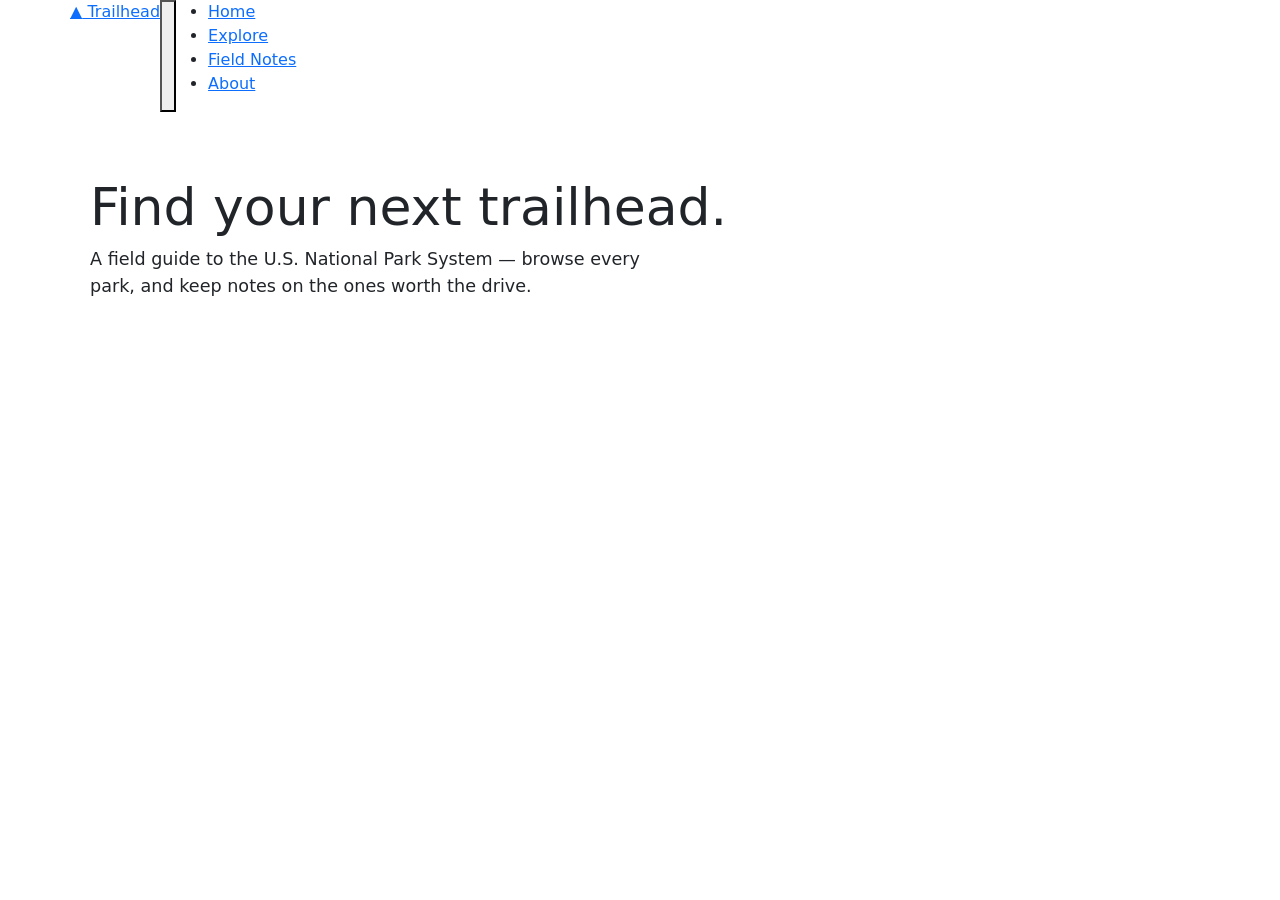
==== index.html @ 1c32bfd4 "Add files via upload" ====
<!DOCTYPE html>
<html lang="en">
<head>
  <meta charset="UTF-8" />
  <meta name="viewport" content="width=device-width, initial-scale=1.0" />
  <title>Trailhead — Explore America's National Parks</title>

  <!-- Bootstrap 5 (grid + components, per course requirement) -->
  <link
    href="https://cdn.jsdelivr.net/npm/bootstrap@5.3.3/dist/css/bootstrap.min.css"
    rel="stylesheet"
  />
  <!-- Fonts: Roboto Slab (display) + Mukta (body) -->
  <link rel="preconnect" href="https://fonts.googleapis.com" />
  <link
    href="https://fonts.googleapis.com/css2?family=Roboto+Slab:wght@500;700&family=Mukta:wght@400;500;600&display=swap"
    rel="stylesheet"
  />
  <link rel="stylesheet" href="css/style.css" />
</head>
<body>

  <!-- ===== SHARED STICKY NAV (identical on every page) ===== -->
  <header class="site-header">
    <nav class="nav container" aria-label="Main navigation">
      <a class="brand" href="index.html">
        <span class="pin">&#9650;</span> Trailhead
      </a>

      <button
        class="nav-toggle"
        aria-label="Toggle navigation menu"
        aria-expanded="false"
        aria-controls="primary-nav"
      >
        <span></span><span></span><span></span>
      </button>

      <ul class="nav-links" id="primary-nav">
        <li><a href="index.html">Home</a></li>
        <li><a href="explore.html">Explore</a></li>
        <li><a href="field-notes.html">Field Notes</a></li>
        <li><a href="about.html">About</a></li>
      </ul>
    </nav>
  </header>

  <!-- ===== HERO (placeholder copy for now — real content in step 3) ===== -->
  <main>
    <section class="container" style="padding: 4rem 1.25rem;">
      <h1 style="font-size: clamp(2rem, 5vw, 3.25rem);">
        Find your next trailhead.
      </h1>
      <p style="max-width: 52ch; font-size: 1.1rem;">
        A field guide to the U.S. National Park System — browse every park,
        and keep notes on the ones worth the drive.
      </p>
    </section>
  </main>

  <script src="js/nav.js"></script>
</body>
</html>
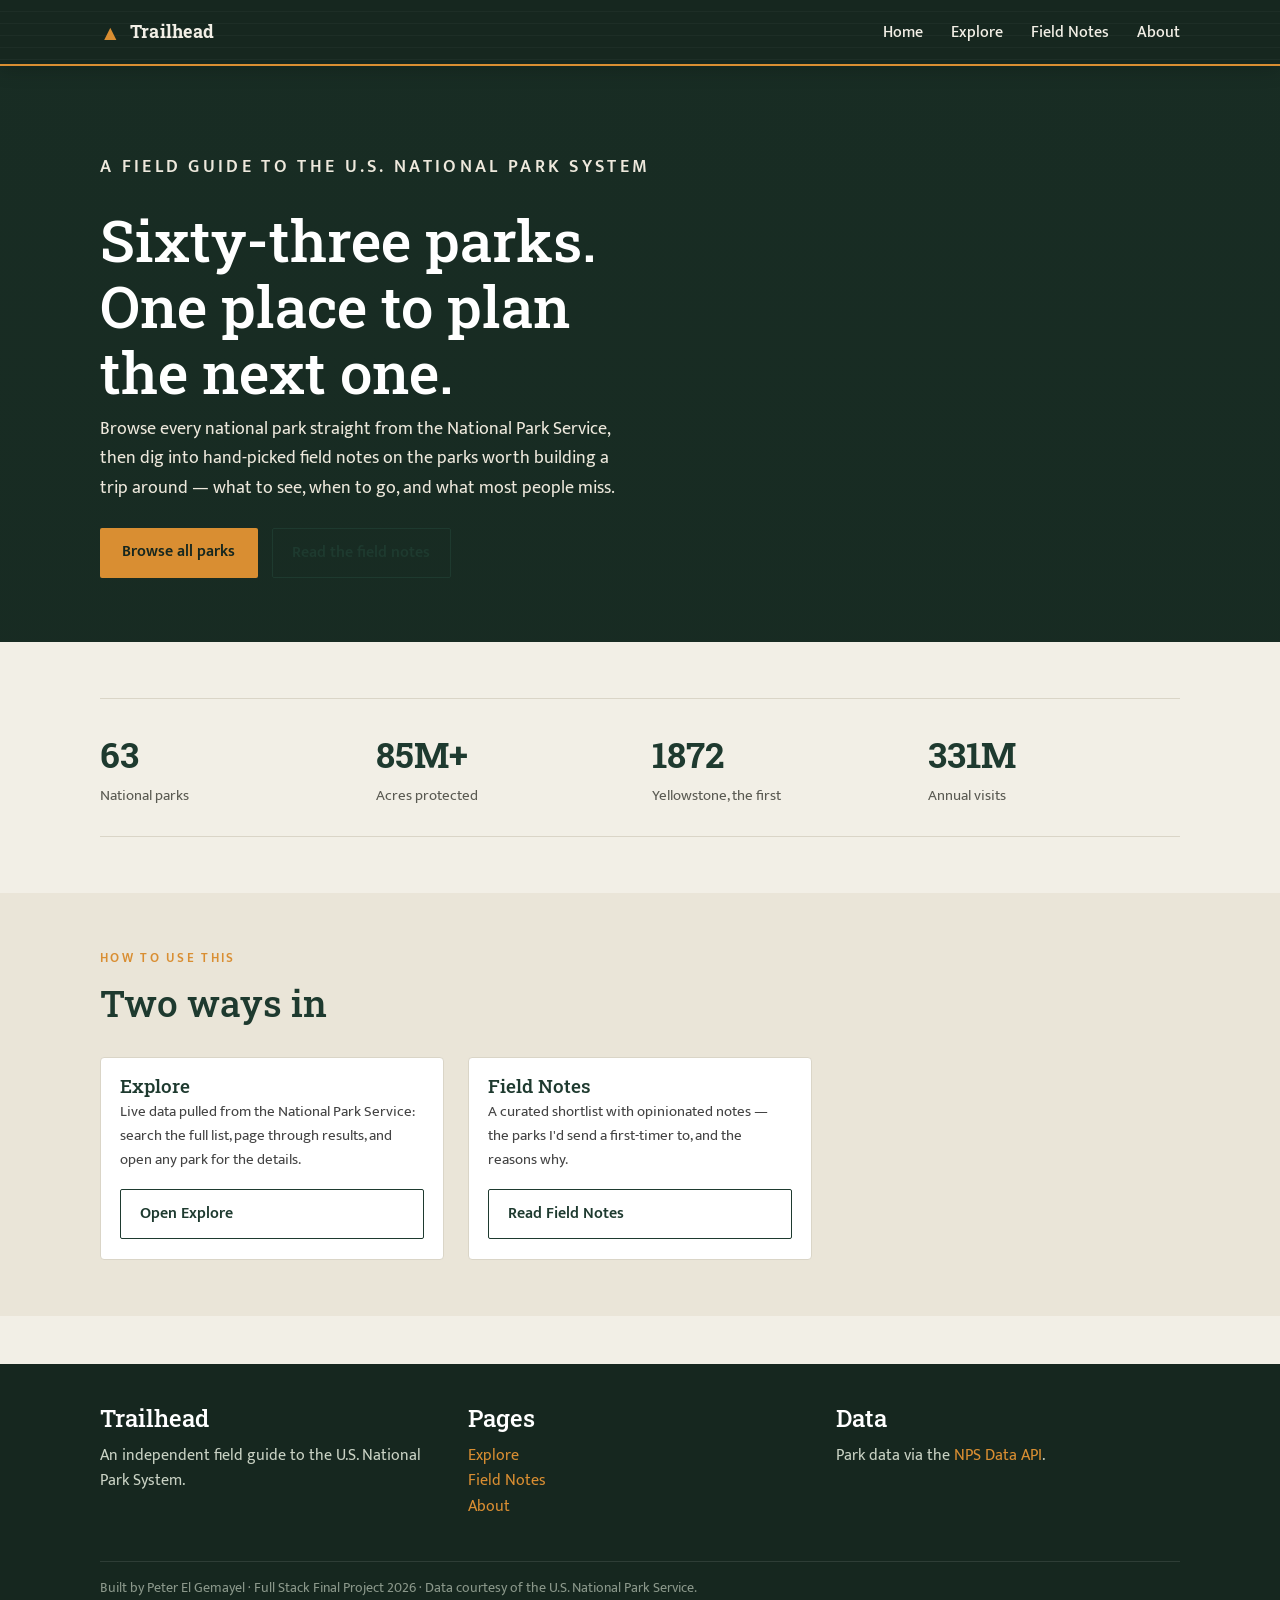
==== commit 91c274f0: "Create index.html" ====
--- a/index.html
+++ b/index.html
@@ -4,38 +4,20 @@
   <meta charset="UTF-8" />
   <meta name="viewport" content="width=device-width, initial-scale=1.0" />
   <title>Trailhead — Explore America's National Parks</title>
-
-  <!-- Bootstrap 5 (grid + components, per course requirement) -->
-  <link
-    href="https://cdn.jsdelivr.net/npm/bootstrap@5.3.3/dist/css/bootstrap.min.css"
-    rel="stylesheet"
-  />
-  <!-- Fonts: Roboto Slab (display) + Mukta (body) -->
+  <link href="https://cdn.jsdelivr.net/npm/bootstrap@5.3.3/dist/css/bootstrap.min.css" rel="stylesheet" />
   <link rel="preconnect" href="https://fonts.googleapis.com" />
-  <link
-    href="https://fonts.googleapis.com/css2?family=Roboto+Slab:wght@500;700&family=Mukta:wght@400;500;600&display=swap"
-    rel="stylesheet"
-  />
+  <link href="https://fonts.googleapis.com/css2?family=Roboto+Slab:wght@500;700&family=Mukta:wght@400;500;600&display=swap" rel="stylesheet" />
   <link rel="stylesheet" href="css/style.css" />
 </head>
 <body>
 
-  <!-- ===== SHARED STICKY NAV (identical on every page) ===== -->
+  <!-- ===== SHARED STICKY NAV ===== -->
   <header class="site-header">
     <nav class="nav container" aria-label="Main navigation">
-      <a class="brand" href="index.html">
-        <span class="pin">&#9650;</span> Trailhead
-      </a>
-
-      <button
-        class="nav-toggle"
-        aria-label="Toggle navigation menu"
-        aria-expanded="false"
-        aria-controls="primary-nav"
-      >
+      <a class="brand" href="index.html"><span class="pin">&#9650;</span> Trailhead</a>
+      <button class="nav-toggle" aria-label="Toggle navigation menu" aria-expanded="false" aria-controls="primary-nav">
         <span></span><span></span><span></span>
       </button>
-
       <ul class="nav-links" id="primary-nav">
         <li><a href="index.html">Home</a></li>
         <li><a href="explore.html">Explore</a></li>
@@ -45,18 +27,83 @@
     </nav>
   </header>
 
-  <!-- ===== HERO (placeholder copy for now — real content in step 3) ===== -->
   <main>
-    <section class="container" style="padding: 4rem 1.25rem;">
-      <h1 style="font-size: clamp(2rem, 5vw, 3.25rem);">
-        Find your next trailhead.
-      </h1>
-      <p style="max-width: 52ch; font-size: 1.1rem;">
-        A field guide to the U.S. National Park System — browse every park,
-        and keep notes on the ones worth the drive.
-      </p>
+    <!-- ===== HERO ===== -->
+    <section class="hero">
+      <div class="container">
+        <p class="eyebrow">A field guide to the U.S. National Park System</p>
+        <h1>Sixty-three parks. One place to plan the next one.</h1>
+        <p>Browse every national park straight from the National Park Service,
+           then dig into hand-picked field notes on the parks worth building a
+           trip around — what to see, when to go, and what most people miss.</p>
+        <div class="hero-actions">
+          <a class="btn-trail" href="explore.html">Browse all parks</a>
+          <a class="btn-ghost" href="field-notes.html">Read the field notes</a>
+        </div>
+      </div>
+    </section>
+
+    <!-- ===== STAT STRIP ===== -->
+    <section class="section">
+      <div class="container">
+        <div class="stats">
+          <div class="stat"><div class="num">63</div><div class="label">National parks</div></div>
+          <div class="stat"><div class="num">85M+</div><div class="label">Acres protected</div></div>
+          <div class="stat"><div class="num">1872</div><div class="label">Yellowstone, the first</div></div>
+          <div class="stat"><div class="num">331M</div><div class="label">Annual visits</div></div>
+        </div>
+      </div>
+    </section>
+
+    <!-- ===== HOW IT WORKS ===== -->
+    <section class="section section-alt">
+      <div class="container">
+        <div class="section-head">
+          <p class="eyebrow">How to use this</p>
+          <h2>Two ways in</h2>
+        </div>
+        <div class="card-grid">
+          <div class="park-card"><div class="body">
+            <h3>Explore</h3>
+            <p>Live data pulled from the National Park Service: search the full
+               list, page through results, and open any park for the details.</p>
+            <a class="btn-ghost" href="explore.html">Open Explore</a>
+          </div></div>
+          <div class="park-card"><div class="body">
+            <h3>Field Notes</h3>
+            <p>A curated shortlist with opinionated notes — the parks I'd send a
+               first-timer to, and the reasons why.</p>
+            <a class="btn-ghost" href="field-notes.html">Read Field Notes</a>
+          </div></div>
+        </div>
+      </div>
     </section>
   </main>
+
+  <!-- ===== SHARED FOOTER ===== -->
+  <footer class="site-footer">
+    <div class="container">
+      <div class="footer-grid">
+        <div>
+          <h4>Trailhead</h4>
+          <p>An independent field guide to the U.S. National Park System.</p>
+        </div>
+        <div>
+          <h4>Pages</h4>
+          <p><a href="explore.html">Explore</a><br>
+             <a href="field-notes.html">Field Notes</a><br>
+             <a href="about.html">About</a></p>
+        </div>
+        <div>
+          <h4>Data</h4>
+          <p>Park data via the <a href="https://www.nps.gov/subjects/developer/">NPS Data API</a>.</p>
+        </div>
+      </div>
+      <div class="footer-bottom">
+        Built by Peter El Gemayel · Full Stack Final Project 2026 · Data courtesy of the U.S. National Park Service.
+      </div>
+    </div>
+  </footer>
 
   <script src="js/nav.js"></script>
 </body>
--- a/css/style.css
+++ b/css/style.css
@@ -0,0 +1,381 @@
+/* =====================================================================
+   Trailhead — National Parks site
+   Design tokens + base layout + sticky navigation
+   ===================================================================== */
+
+:root {
+  /* Palette — drawn from park signage & topographic maps */
+  --pine:      #1E3A2F;   /* deep forest green, primary brand */
+  --pine-deep: #16271F;   /* darker pine for nav background */
+  --amber:     #D98E32;   /* trail-marker amber, the one accent */
+  --moss:      #6B8F5E;   /* secondary green */
+  --parchment: #F2EFE6;   /* page background */
+  --slate:     #2B2B28;   /* body text */
+  --fog:       #DAD5C7;   /* hairlines, muted borders */
+
+  /* Type scale */
+  --display: "Roboto Slab", Georgia, serif;
+  --body:    "Mukta", system-ui, sans-serif;
+
+  --nav-h: 64px;
+  --maxw: 1120px;
+}
+
+* { box-sizing: border-box; }
+
+html { scroll-behavior: smooth; }
+
+body {
+  margin: 0;
+  font-family: var(--body);
+  color: var(--slate);
+  background: var(--parchment);
+  line-height: 1.6;
+}
+
+h1, h2, h3 {
+  font-family: var(--display);
+  color: var(--pine);
+  line-height: 1.15;
+  margin: 0 0 .5rem;
+}
+
+a { color: var(--pine); }
+
+.container {
+  width: 100%;
+  max-width: var(--maxw);
+  margin: 0 auto;
+  padding: 0 1.25rem;
+}
+
+/* =====================================================================
+   STICKY NAVIGATION  (custom requirement)
+   - position: sticky pins the bar to the top once you scroll past it,
+     while keeping it in normal document flow (unlike position:fixed).
+   - z-index keeps it above page content scrolling underneath.
+   - A faint topographic line texture sits behind it as the "trail" motif.
+   ===================================================================== */
+.site-header {
+  position: sticky;
+  top: 0;
+  z-index: 100;
+  background:
+    repeating-linear-gradient(            /* subtle topo-line texture */
+      180deg,
+      transparent 0 11px,
+      rgba(255,255,255,.03) 11px 12px),
+    var(--pine-deep);
+  box-shadow: 0 2px 0 0 var(--amber), 0 6px 18px rgba(0,0,0,.18);
+}
+
+.nav {
+  display: flex;
+  align-items: center;
+  justify-content: space-between;
+  height: var(--nav-h);
+}
+
+.brand {
+  display: flex;
+  align-items: center;
+  gap: .55rem;
+  font-family: var(--display);
+  font-weight: 700;
+  font-size: 1.15rem;
+  color: var(--parchment);
+  text-decoration: none;
+  letter-spacing: .3px;
+}
+.brand .pin { color: var(--amber); font-size: 1.3rem; line-height: 1; }
+
+/* Link list */
+.nav-links {
+  display: flex;
+  gap: 1.75rem;
+  list-style: none;
+  margin: 0;
+  padding: 0;
+}
+.nav-links a {
+  position: relative;
+  color: var(--parchment);
+  text-decoration: none;
+  font-weight: 500;
+  font-size: .98rem;
+  padding: .35rem 0;
+}
+/* Animated amber underline = "you are here" trail marker */
+.nav-links a::after {
+  content: "";
+  position: absolute;
+  left: 0; bottom: -2px;
+  width: 0; height: 2px;
+  background: var(--amber);
+  transition: width .25s ease;
+}
+.nav-links a:hover::after,
+.nav-links a.active::after { width: 100%; }
+.nav-links a.active { color: #fff; }
+
+/* Hamburger — hidden on desktop */
+.nav-toggle {
+  display: none;
+  background: none;
+  border: 0;
+  cursor: pointer;
+  padding: .4rem;
+}
+.nav-toggle span {
+  display: block;
+  width: 24px; height: 2px;
+  margin: 5px 0;
+  background: var(--parchment);
+  transition: transform .25s ease, opacity .25s ease;
+}
+
+/* =====================================================================
+   RESPONSIVE — mobile collapse
+   ===================================================================== */
+@media (max-width: 768px) {
+  .nav-toggle { display: block; }
+
+  .nav-links {
+    position: absolute;
+    top: var(--nav-h);
+    left: 0; right: 0;
+    flex-direction: column;
+    gap: 0;
+    background: var(--pine-deep);
+    max-height: 0;
+    overflow: hidden;
+    transition: max-height .3s ease;
+  }
+  .nav-links.open { max-height: 320px; }
+  .nav-links li { border-top: 1px solid rgba(255,255,255,.07); }
+  .nav-links a {
+    display: block;
+    padding: .95rem 1.25rem;
+  }
+  .nav-links a::after { display: none; }
+  .nav-links a.active { background: rgba(217,142,50,.15); }
+
+  /* hamburger -> X when open */
+  .nav-toggle.open span:nth-child(1) { transform: translateY(7px) rotate(45deg); }
+  .nav-toggle.open span:nth-child(2) { opacity: 0; }
+  .nav-toggle.open span:nth-child(3) { transform: translateY(-7px) rotate(-45deg); }
+}
+
+/* Respect reduced-motion preferences */
+@media (prefers-reduced-motion: reduce) {
+  * { transition: none !important; scroll-behavior: auto; }
+}
+
+/* =====================================================================
+   STEP 2 — Page content: hero, sections, cards, footer
+   ===================================================================== */
+
+/* ---- Buttons ---- */
+.btn-trail {
+  display: inline-block;
+  background: var(--amber);
+  color: var(--pine-deep);
+  font-weight: 600;
+  text-decoration: none;
+  padding: .7rem 1.4rem;
+  border-radius: 2px;
+  border: 0;
+  cursor: pointer;
+  transition: transform .15s ease, background .15s ease;
+}
+.btn-trail:hover { background: #c97d22; transform: translateY(-1px); }
+
+.btn-ghost {
+  display: inline-block;
+  color: var(--pine);
+  text-decoration: none;
+  font-weight: 600;
+  padding: .7rem 1.2rem;
+  border: 1.5px solid var(--pine);
+  border-radius: 2px;
+  transition: background .15s ease, color .15s ease;
+}
+.btn-ghost:hover { background: var(--pine); color: var(--parchment); }
+
+/* ---- Hero ---- */
+.hero {
+  position: relative;
+  padding: 5.5rem 0 4rem;
+  background:
+    linear-gradient(rgba(22,39,31,.72), rgba(22,39,31,.78)),
+    url("../assets/hero.svg") center/cover no-repeat, var(--pine);
+  color: var(--parchment);
+}
+.hero h1 {
+  color: #fff;
+  font-size: clamp(2.2rem, 5.5vw, 3.6rem);
+  max-width: 16ch;
+}
+.hero p {
+  max-width: 52ch;
+  font-size: 1.15rem;
+  color: #EDE8DC;
+  margin-bottom: 1.6rem;
+}
+.hero-actions { display: flex; gap: .9rem; flex-wrap: wrap; }
+.eyebrow {
+  text-transform: uppercase;
+  letter-spacing: .18em;
+  font-size: .8rem;
+  font-weight: 600;
+  color: var(--amber);
+  margin-bottom: .8rem;
+}
+
+/* ---- Generic section ---- */
+.section { padding: 3.5rem 0; }
+.section-head { max-width: 60ch; margin-bottom: 2rem; }
+.section-head h2 { font-size: clamp(1.6rem, 3.5vw, 2.3rem); }
+.section-alt { background: #EAE5D8; }
+
+/* ---- Stat strip ---- */
+.stats {
+  display: grid;
+  grid-template-columns: repeat(auto-fit, minmax(150px, 1fr));
+  gap: 1.5rem;
+  border-top: 1px solid var(--fog);
+  border-bottom: 1px solid var(--fog);
+  padding: 1.8rem 0;
+}
+.stat .num {
+  font-family: var(--display);
+  font-size: 2.2rem;
+  color: var(--pine);
+  font-weight: 700;
+}
+.stat .label { font-size: .92rem; color: #5a5a52; }
+
+/* ---- Park cards (used by Field Notes + Explore) ---- */
+.card-grid {
+  display: grid;
+  grid-template-columns: repeat(auto-fill, minmax(280px, 1fr));
+  gap: 1.5rem;
+}
+.park-card {
+  background: #fff;
+  border: 1px solid var(--fog);
+  border-radius: 4px;
+  overflow: hidden;
+  display: flex;
+  flex-direction: column;
+  transition: transform .18s ease, box-shadow .18s ease;
+}
+.park-card:hover {
+  transform: translateY(-3px);
+  box-shadow: 0 10px 24px rgba(30,58,47,.12);
+}
+.park-card .thumb {
+  height: 160px;
+  background: var(--moss);
+  background-size: cover;
+  background-position: center;
+}
+.park-card .body { padding: 1.1rem 1.2rem 1.3rem; flex: 1; display: flex; flex-direction: column; }
+.park-card h3 { font-size: 1.2rem; margin-bottom: .15rem; }
+.park-card .loc {
+  font-size: .85rem;
+  color: var(--amber);
+  font-weight: 600;
+  text-transform: uppercase;
+  letter-spacing: .05em;
+  margin-bottom: .6rem;
+}
+.park-card p { font-size: .95rem; margin: 0 0 1rem; color: #444; flex: 1; }
+.tag {
+  display: inline-block;
+  font-size: .75rem;
+  background: #EDE8DC;
+  color: var(--pine);
+  padding: .2rem .6rem;
+  border-radius: 999px;
+  margin: 0 .3rem .3rem 0;
+}
+
+/* ---- Prose blocks (About) ---- */
+.prose { max-width: 65ch; }
+.prose p { margin: 0 0 1.1rem; }
+.prose h2 { margin-top: 2rem; }
+
+/* ---- Footer ---- */
+.site-footer {
+  background: var(--pine-deep);
+  color: #C9D2C4;
+  padding: 2.5rem 0 1.6rem;
+  margin-top: 3rem;
+}
+.site-footer a { color: var(--amber); text-decoration: none; }
+.footer-grid {
+  display: grid;
+  grid-template-columns: repeat(auto-fit, minmax(180px, 1fr));
+  gap: 1.5rem;
+  margin-bottom: 1.6rem;
+}
+.site-footer h4 { color: #fff; font-family: var(--display); margin: 0 0 .6rem; }
+.footer-bottom {
+  border-top: 1px solid rgba(255,255,255,.1);
+  padding-top: 1rem;
+  font-size: .85rem;
+  color: #8a978a;
+}
+
+/* =====================================================================
+   STEP 4/5 — Explore: search, status states, pagination
+   ===================================================================== */
+.explore-controls { margin-bottom: 1.5rem; }
+.search-input {
+  width: 100%;
+  max-width: 420px;
+  padding: .7rem 1rem;
+  font-family: var(--body);
+  font-size: 1rem;
+  border: 1.5px solid var(--fog);
+  border-radius: 3px;
+  background: #fff;
+  color: var(--slate);
+}
+.search-input:focus {
+  outline: none;
+  border-color: var(--moss);
+  box-shadow: 0 0 0 3px rgba(107,143,94,.2);
+}
+
+.explore-status {
+  padding: 1.5rem 0;
+  font-size: 1.05rem;
+  color: #5a5a52;
+}
+
+/* Pagination */
+.pager {
+  display: flex;
+  align-items: center;
+  justify-content: center;
+  gap: 1.2rem;
+  margin-top: 2.5rem;
+}
+.pager:empty { margin: 0; }
+.page-btn {
+  background: var(--pine);
+  color: var(--parchment);
+  border: 0;
+  font-family: var(--body);
+  font-weight: 600;
+  font-size: .95rem;
+  padding: .6rem 1.1rem;
+  border-radius: 3px;
+  cursor: pointer;
+  transition: background .15s ease;
+}
+.page-btn:hover:not([disabled]) { background: var(--pine-deep); }
+.page-btn[disabled] { opacity: .4; cursor: not-allowed; }
+.page-info { font-weight: 600; color: var(--slate); }
